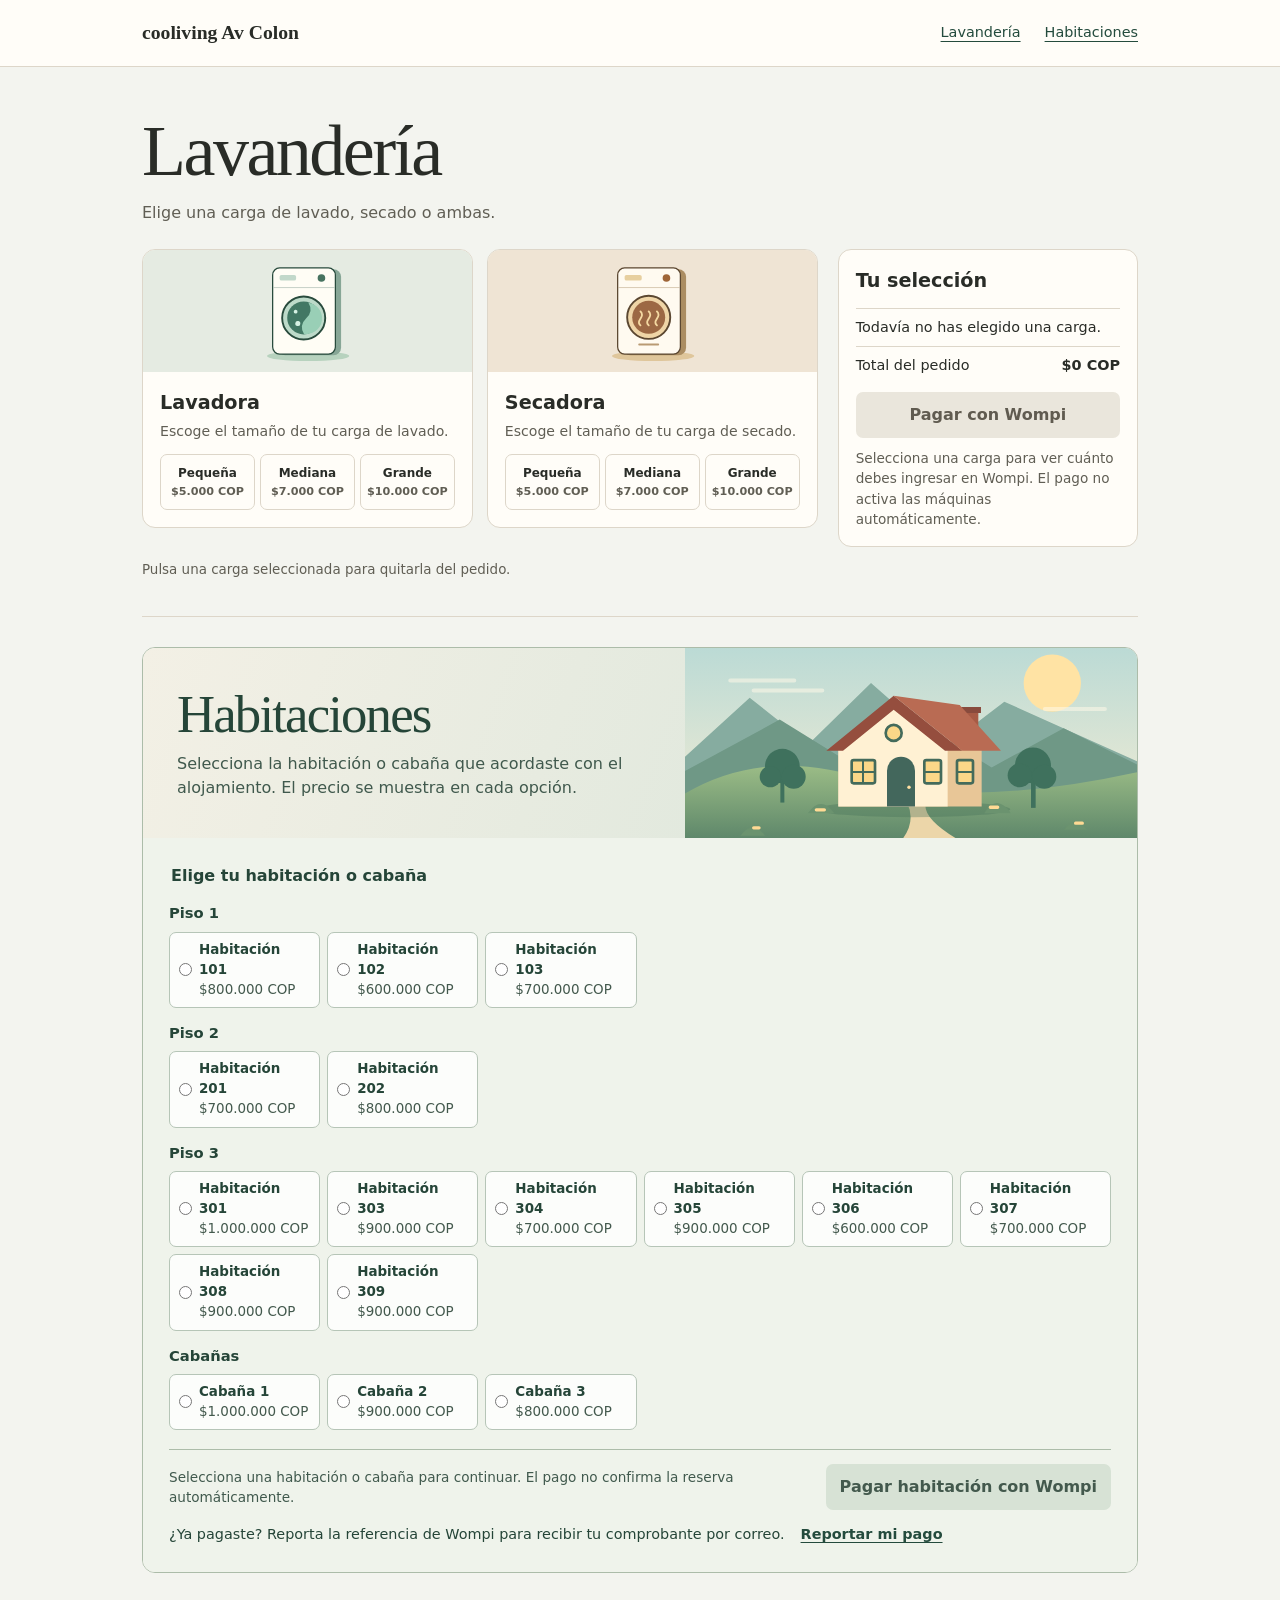
==== cooliving-av-colon/index.html @ d0e5d4c9 "Publicar Cooliving Av Colon en su nueva dirección" ====
<!doctype html>
<html lang="es">
<head>
<meta charset="utf-8">
<meta name="viewport" content="width=device-width,initial-scale=1">
<meta name="description" content="Selecciona una carga para lavar, secar o ambos y paga con Wompi.">
<title>cooliving Av Colon</title>
<style>
:root {
  color-scheme: light;
  font-family: system-ui, sans-serif;
  color: #292c27;
  background: #f3f4ef;
  line-height: 1.5;
  --ink: #292c27;
  --muted: #605e54;
  --green: #244b3d;
  --line: #ddd6c9;
  --paper: #fffdf8;
}
* { box-sizing: border-box; }
body, h1, h2, h3, p { margin: 0; }
header { background: var(--paper); border-bottom: 1px solid var(--line); }
.bar, main { max-width: 1100px; margin: auto; padding-inline: clamp(16px, 5vw, 52px); }
.bar { display: flex; align-items: center; justify-content: space-between; min-height: 66px; gap: 12px; }
.brand { font-family: Georgia, serif; font-weight: bold; font-size: 1.23rem; }
.bar nav { display: flex; gap: clamp(10px, 3vw, 24px); font-size: .9rem; }
.bar a { color: var(--green); text-underline-offset: 4px; }
.hero { padding: 46px 0 24px; }
h1, .rooms h2 { font-family: Georgia, serif; font-weight: 500; letter-spacing: -.035em; line-height: 1.08; }
h1 { font-size: clamp(2.65rem, 7vw, 4.5rem); margin-bottom: 10px; }
.hero p, .body p, .room-intro { color: var(--muted); }
.layout { display: grid; grid-template-columns: minmax(0, 2.25fr) minmax(240px, 1fr); align-items: start; gap: 20px; }
.machines { display: grid; grid-template-columns: repeat(2, minmax(0, 1fr)); gap: 14px; }
.card, .summary, .room-shell { border: 1px solid var(--line); background: var(--paper); border-radius: 13px; overflow: hidden; }
.art { height: 122px; display: grid; place-items: center; background: #e5ebe2; }
.dryer .art { background: #efe4d4; }
.art img { height: 114px; width: 100%; }
.body, .summary { padding: 17px; }
.body h2, .summary h2 { font-size: 1.2rem; margin-bottom: 3px; }
.body p { font-size: .88rem; margin-bottom: 12px; }
.loads { display: grid; grid-template-columns: repeat(3, minmax(0, 1fr)); gap: 5px; }
.loads button, .rate-card { border: 1px solid var(--line); border-radius: 7px; background: var(--paper); color: inherit; cursor: pointer; }
.loads button { font: inherit; font-size: .75rem; font-weight: 650; padding: 9px 1px; }
.loads small { display: block; color: var(--muted); font-size: .7rem; margin-top: 2px; }
.loads button[aria-pressed=true], .rate-card:has(input:checked) { background: #e6eee5; border-color: var(--green); }
.summary ul { list-style: none; margin: 12px 0 0; padding: 0; }
.summary li, .total { display: flex; justify-content: space-between; gap: 8px; padding: 8px 0; border-top: 1px solid var(--line); font-size: .9rem; }
.total { margin-bottom: 7px; }
.summary p, .room-checkout p { color: var(--muted); font-size: .85rem; }
.summary p { margin-top: 10px; }
.pay { display: block; padding: 11px 14px; background: var(--green); color: white; font-weight: 700; text-align: center; text-decoration: none; border-radius: 7px; }
.pay[aria-disabled=true] { background: #eae6dc; color: #605b50; cursor: default; }
a:focus-visible, button:focus-visible, .rate-card:has(input:focus-visible) { outline: 3px solid #397a61; outline-offset: 2px; }
.laundry-hint { padding: 13px 0 36px; color: var(--muted); font-size: .84rem; }
.rooms { border-top: 1px solid var(--line); padding: 30px 0 44px; }
.room-heading { display: grid; grid-template-columns: 1.2fr 1fr; align-items: center; background: #ede6d8; }
.room-heading-text { padding: clamp(18px, 4vw, 34px); }
.rooms h2 { font-size: clamp(2rem, 5.5vw, 3.3rem); margin-bottom: 9px; }
.room-art { display: block; width: 100%; height: 190px; object-fit: cover; }
.room-body { padding: clamp(14px, 3vw, 26px); }
.room-rates { border: 0; padding: 0; margin: 0; min-width: 0; }
.room-rates legend { font-weight: 700; }
.room-group { margin-top: 14px; }
.room-group h3 { margin-bottom: 7px; font-size: .92rem; color: var(--green); }
.rate-grid { display: grid; grid-template-columns: repeat(auto-fill, minmax(min(100%, 145px), 1fr)); gap: 7px; }
.rate-card { display: flex; align-items: center; gap: 7px; padding: 7px 9px; min-height: 54px; }
.rate-card input { margin: 0; flex: none; accent-color: var(--green); }
.rate-card strong, .rate-card small { display: block; font-size: .84rem; }
.rate-card small { color: var(--muted); }
.room-checkout { border-top: 1px solid var(--line); margin-top: 19px; padding-top: 14px; display: flex; align-items: center; justify-content: space-between; gap: 12px; }
.room-checkout .pay { flex-shrink: 0; }
@media (max-width: 800px) { .layout { grid-template-columns: 1fr; } }
@media (max-width: 580px) {
  .hero { padding-top: 30px; }
  .room-heading, .room-checkout { display: grid; grid-template-columns: 1fr; }
  .room-art { height: 128px; }
  .rate-grid { grid-template-columns: repeat(2, minmax(0, 1fr)); }
}
@media (max-width: 470px) { .machines { grid-template-columns: 1fr; } }
.rooms {
  --room-border: #acbca9;
  --room-ink: #254538;
  --room-card: #fcfdfb;
  color: var(--room-ink);
}
.rooms .room-shell { border-color: var(--room-border); }
.room-heading { background: linear-gradient(110deg, #f3f0e5, #d6e4d9); }
.room-intro { color: #40594d; }
.room-body { background: #eff3eb; }
.room-group h3 { color: var(--room-ink); }
.rate-card { background: var(--room-card); border-color: #b6c5b7; }
.rate-card small { color: #43594d; }
.rate-card:hover { background: #f0f5ef; border-color: #708a75; }
.rate-card:has(input:checked) { background: #dae9dc; border-color: #3e6955; }
.room-checkout { border-top-color: var(--room-border); }
.room-checkout p { color: #40594d; }
.room-checkout .pay[aria-disabled=true] { background: #d7e2d5; color: #43594d; }
.room-report { display: flex; align-items: center; flex-wrap: wrap; gap: 8px 16px; margin-top: 14px; font-size: .9rem; }
.room-report a { color: var(--green); font-weight: 700; text-underline-offset: 3px; }
</style>
</head>
<body>
<header><div class="bar"><span class="brand">cooliving Av Colon</span><nav aria-label="Servicios"><a href="#lavanderia">Lavandería</a><a href="#habitaciones">Habitaciones</a></nav></div></header>
<main>
<section class="hero" id="lavanderia"><h1>Lavandería</h1><p>Elige una carga de lavado, secado o ambas.</p></section>
<div class="layout">
<section class="machines" aria-label="Máquinas disponibles">
<article class="card">
<div class="art">
<img src="../lavanderia-cesar/assets/lavadora.svg" alt="Lavadora de carga frontal" width="260" height="180"></div>
<div class="body"><h2>Lavadora</h2><p>Escoge el tamaño de tu carga de lavado.</p><div class="loads" role="group" aria-label="Carga de lavadora">
<button type="button" data-size="Pequeña" aria-pressed="false">Pequeña</button><button type="button" data-size="Mediana" aria-pressed="false">Mediana</button><button type="button" data-size="Grande" aria-pressed="false">Grande</button>
</div></div></article>
<article class="card dryer">
<div class="art">
<img src="../lavanderia-cesar/assets/secadora.svg" alt="Secadora de carga frontal" width="260" height="180"></div>
<div class="body"><h2>Secadora</h2><p>Escoge el tamaño de tu carga de secado.</p><div class="loads" role="group" aria-label="Carga de secadora">
<button type="button" data-size="Pequeña" aria-pressed="false">Pequeña</button><button type="button" data-size="Mediana" aria-pressed="false">Mediana</button><button type="button" data-size="Grande" aria-pressed="false">Grande</button>
</div></div></article>
</section>
<aside class="summary" aria-labelledby="order"><h2 id="order">Tu selección</h2><ul id="selection" aria-live="polite"></ul><div class="total"><span>Total del pedido</span><strong id="total">$0 COP</strong></div><a class="pay" id="pay" aria-disabled="true" aria-describedby="payment-note">Pagar con Wompi</a><p id="payment-note">Selecciona una carga para ver cuánto debes ingresar en Wompi. El pago no activa las máquinas automáticamente.</p></aside>
</div>
<p class="laundry-hint">Pulsa una carga seleccionada para quitarla del pedido.</p>
<section class="rooms" id="habitaciones" aria-labelledby="rooms-title">
  <div class="room-shell">
    <div class="room-heading"><div class="room-heading-text"><h2 id="rooms-title">Habitaciones</h2><p class="room-intro">Selecciona la habitación o cabaña que acordaste con el alojamiento. El precio se muestra en cada opción.</p></div><img class="room-art" src="../lavanderia-cesar/assets/casita.svg" alt="Casita entre montañas con jardín y sendero" width="680" height="330"></div>
    <div class="room-body">
      <fieldset class="room-rates" id="room-rates">
        <legend>Elige tu habitación o cabaña</legend>
        <section class="room-group" aria-labelledby="room-group-0">
          <h3 id="room-group-0">Piso 1</h3>
          <div class="rate-grid">
            <label class="rate-card"><input type="radio" name="room-rate" value="101" data-price="800000" data-label="Habitación 101"><span><strong>Habitación 101</strong><small>$800.000 COP</small></span></label>
            <label class="rate-card"><input type="radio" name="room-rate" value="102" data-price="600000" data-label="Habitación 102"><span><strong>Habitación 102</strong><small>$600.000 COP</small></span></label>
            <label class="rate-card"><input type="radio" name="room-rate" value="103" data-price="700000" data-label="Habitación 103"><span><strong>Habitación 103</strong><small>$700.000 COP</small></span></label>
          </div>
        </section>
        <section class="room-group" aria-labelledby="room-group-1">
          <h3 id="room-group-1">Piso 2</h3>
          <div class="rate-grid">
            <label class="rate-card"><input type="radio" name="room-rate" value="201" data-price="700000" data-label="Habitación 201"><span><strong>Habitación 201</strong><small>$700.000 COP</small></span></label>
            <label class="rate-card"><input type="radio" name="room-rate" value="202" data-price="800000" data-label="Habitación 202"><span><strong>Habitación 202</strong><small>$800.000 COP</small></span></label>
          </div>
        </section>
        <section class="room-group" aria-labelledby="room-group-2">
          <h3 id="room-group-2">Piso 3</h3>
          <div class="rate-grid">
            <label class="rate-card"><input type="radio" name="room-rate" value="301" data-price="1000000" data-label="Habitación 301"><span><strong>Habitación 301</strong><small>$1.000.000 COP</small></span></label>
            <label class="rate-card"><input type="radio" name="room-rate" value="303" data-price="900000" data-label="Habitación 303"><span><strong>Habitación 303</strong><small>$900.000 COP</small></span></label>
            <label class="rate-card"><input type="radio" name="room-rate" value="304" data-price="700000" data-label="Habitación 304"><span><strong>Habitación 304</strong><small>$700.000 COP</small></span></label>
            <label class="rate-card"><input type="radio" name="room-rate" value="305" data-price="900000" data-label="Habitación 305"><span><strong>Habitación 305</strong><small>$900.000 COP</small></span></label>
            <label class="rate-card"><input type="radio" name="room-rate" value="306" data-price="600000" data-label="Habitación 306"><span><strong>Habitación 306</strong><small>$600.000 COP</small></span></label>
            <label class="rate-card"><input type="radio" name="room-rate" value="307" data-price="700000" data-label="Habitación 307"><span><strong>Habitación 307</strong><small>$700.000 COP</small></span></label>
            <label class="rate-card"><input type="radio" name="room-rate" value="308" data-price="900000" data-label="Habitación 308"><span><strong>Habitación 308</strong><small>$900.000 COP</small></span></label>
            <label class="rate-card"><input type="radio" name="room-rate" value="309" data-price="900000" data-label="Habitación 309"><span><strong>Habitación 309</strong><small>$900.000 COP</small></span></label>
          </div>
        </section>
        <section class="room-group" aria-labelledby="room-group-3">
          <h3 id="room-group-3">Cabañas</h3>
          <div class="rate-grid">
            <label class="rate-card"><input type="radio" name="room-rate" value="Cabaña 1" data-price="1000000" data-label="Cabaña 1"><span><strong>Cabaña 1</strong><small>$1.000.000 COP</small></span></label>
            <label class="rate-card"><input type="radio" name="room-rate" value="Cabaña 2" data-price="900000" data-label="Cabaña 2"><span><strong>Cabaña 2</strong><small>$900.000 COP</small></span></label>
            <label class="rate-card"><input type="radio" name="room-rate" value="Cabaña 3" data-price="800000" data-label="Cabaña 3"><span><strong>Cabaña 3</strong><small>$800.000 COP</small></span></label>
          </div>
        </section>
      </fieldset>
      <div class="room-checkout">
        <p id="room-payment-note" aria-live="polite">Selecciona una habitación o cabaña para continuar. El pago no confirma la reserva automáticamente.</p>
        <a class="pay" id="room-pay" aria-disabled="true" aria-describedby="room-payment-note">Pagar habitación con Wompi</a>
      </div>
      <p class="room-report"><span>¿Ya pagaste? Reporta la referencia de Wompi para recibir tu comprobante por correo.</span><a id="room-report" href="https://docs.google.com/forms/d/e/1FAIpQLSdqDcpOz2LxdmBHEhXGf4rXvXIFwq79kUaFlG5Zj2u48jWf3w/viewform">Reportar mi pago</a></p>
    </div>
  </div>
</section>
</main>
<script>
const checkout = "https://checkout.wompi.co/l/VPOS_xVB9TP";
const prices = { Pequeña: 5000, Mediana: 7000, Grande: 10000 };
const number = new Intl.NumberFormat("es-CO", { useGrouping: "always" });
const formatPrice = amount => "$" + number.format(amount) + " COP";
const groups = [...document.querySelectorAll(".loads")];
const summary = document.querySelector("#selection");
const pay = document.querySelector("#pay");
const total = document.querySelector("#total");
const paymentNote = document.querySelector("#payment-note");
const initialPaymentNote = paymentNote.textContent;

function renderSelection() {
  const selections = groups.flatMap(group => {
    const selected = group.querySelector('[aria-pressed="true"]');
    if (!selected) return [];
    const size = selected.dataset.size;
    const machine = group.closest(".card").querySelector("h2").textContent;
    return [{ label: machine + " · " + size, price: prices[size] }];
  });
  summary.replaceChildren(...(selections.length ? selections : [{ label: "Todavía no has elegido una carga." }]).map(({ label, price }) => {
    const item = document.createElement("li");
    const description = document.createElement("span");
    description.textContent = label;
    item.append(description);
    if (price !== undefined) {
      const amount = document.createElement("strong");
      amount.textContent = formatPrice(price);
      item.append(amount);
    }
    return item;
  }));
  total.textContent = formatPrice(selections.reduce((sum, item) => sum + item.price, 0));
  paymentNote.textContent = selections.length
    ? "Ingresa " + total.textContent + " en Wompi. El pago no activa las máquinas automáticamente."
    : initialPaymentNote;
  pay.setAttribute("aria-disabled", String(!selections.length));
  if (selections.length) pay.href = checkout;
  else pay.removeAttribute("href");
}

for (const group of groups) {
  for (const option of group.querySelectorAll("button")) {
    const amount = document.createElement("small");
    amount.textContent = formatPrice(prices[option.dataset.size]);
    option.append(amount);
  }
  group.addEventListener("click", event => {
    const button = event.target.closest("button[data-size]");
    if (!button) return;
    const wasSelected = button.getAttribute("aria-pressed") === "true";
    for (const option of group.querySelectorAll("button")) {
      option.setAttribute("aria-pressed", String(option === button && !wasSelected));
    }
    renderSelection();
  });
}
renderSelection();

const roomRates = document.querySelector("#room-rates");
const roomPay = document.querySelector("#room-pay");
const roomPaymentNote = document.querySelector("#room-payment-note");
const initialRoomNote = roomPaymentNote.textContent;
const reportLink = document.querySelector("#room-report");
const reportForm = reportLink.href;

function renderRoomPayment() {
  const selected = roomRates.querySelector("input:checked");
  const amount = Number(selected?.dataset.price ?? 0);
  const reportUrl = new URL(reportForm);
  if (selected) reportUrl.searchParams.set("entry.1338243842", selected.dataset.label);
  reportLink.href = reportUrl.href;
  roomPaymentNote.textContent = amount
    ? selected.dataset.label + " · Ingresa " + formatPrice(amount) + " en Wompi. El pago no confirma la reserva automáticamente."
    : initialRoomNote;
  roomPay.setAttribute("aria-disabled", String(!amount));
  if (amount) roomPay.href = checkout;
  else roomPay.removeAttribute("href");
}
roomRates.addEventListener("change", renderRoomPayment);
renderRoomPayment();
</script>
</body>
</html>
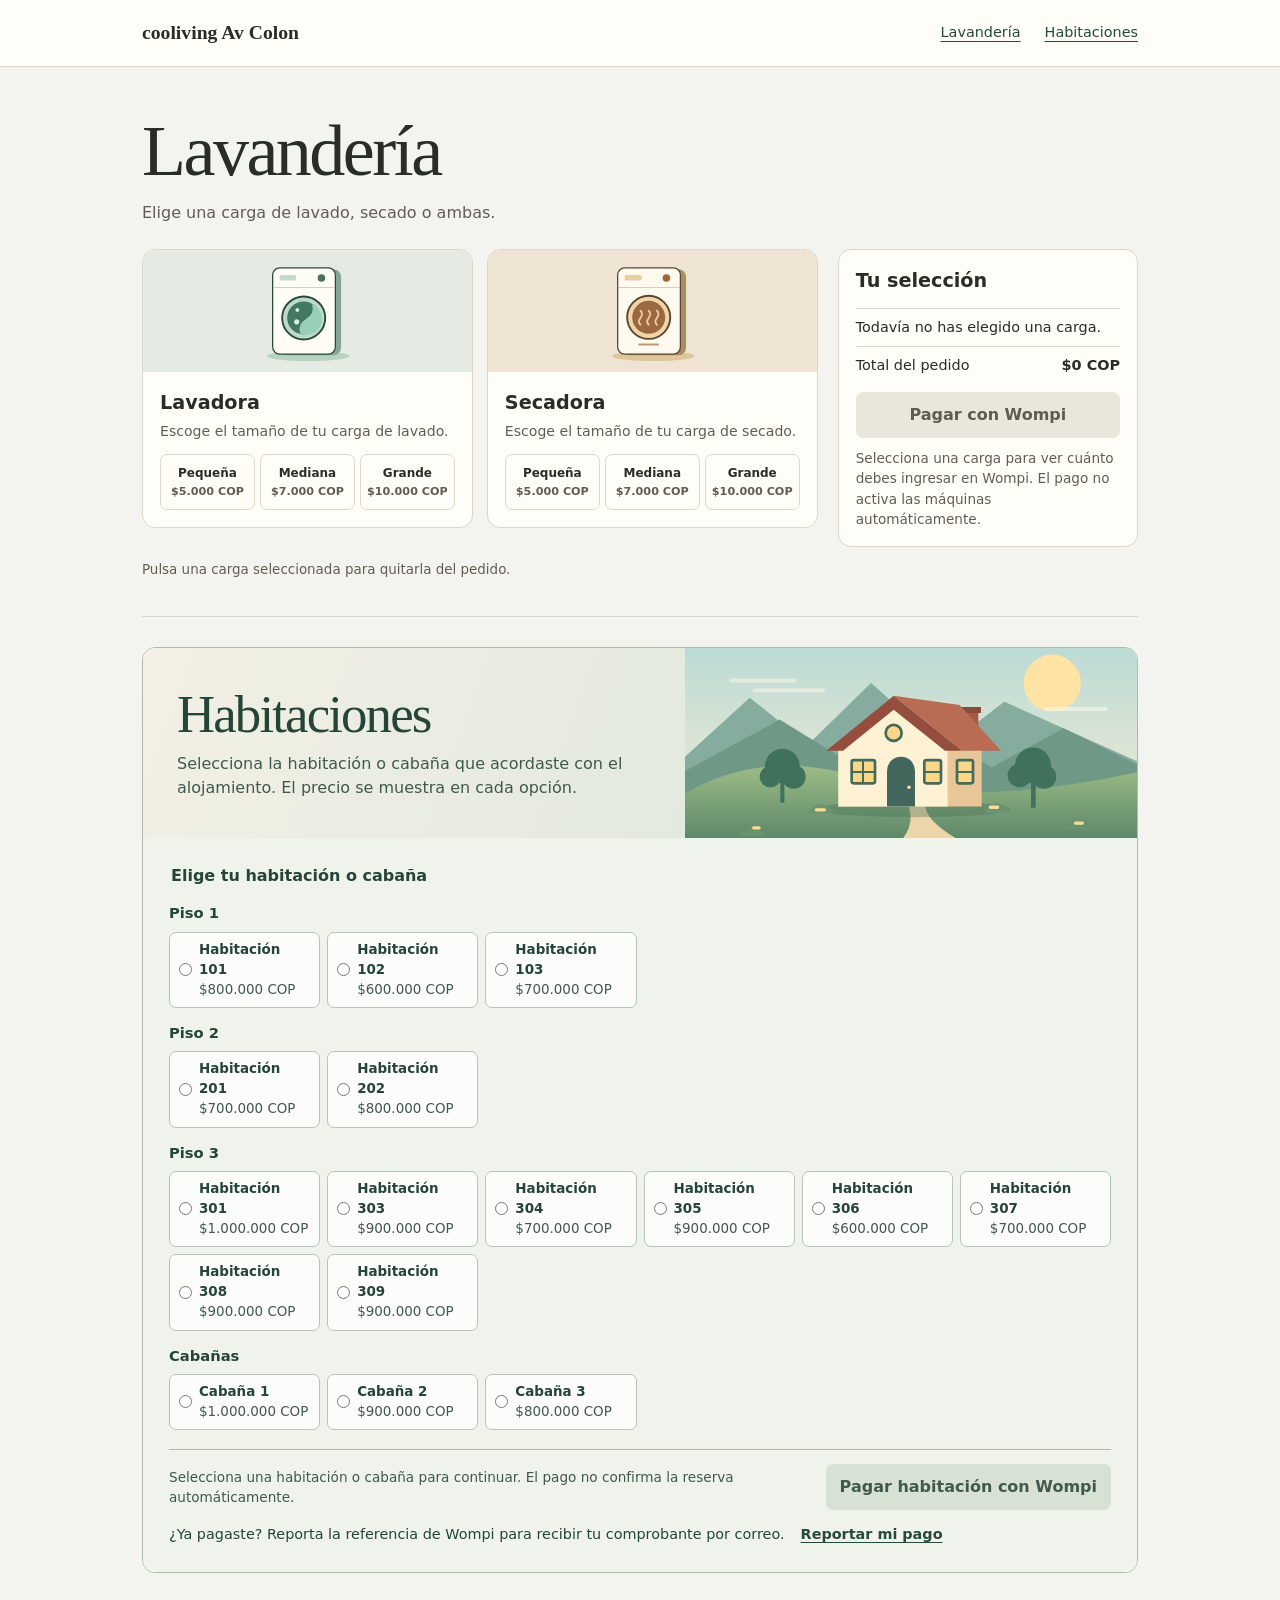
==== commit 6bfd4b82: "Establecer la URL oficial de Cooliving Av Colon" ====
--- a/cooliving-av-colon/index.html
+++ b/cooliving-av-colon/index.html
@@ -5,6 +5,7 @@
 <meta name="viewport" content="width=device-width,initial-scale=1">
 <meta name="description" content="Selecciona una carga para lavar, secar o ambos y paga con Wompi.">
 <title>cooliving Av Colon</title>
+<link rel="canonical" href="https://solartechsolutions.github.io/cooliving-av-colon/">
 <style>
 :root {
   color-scheme: light;
